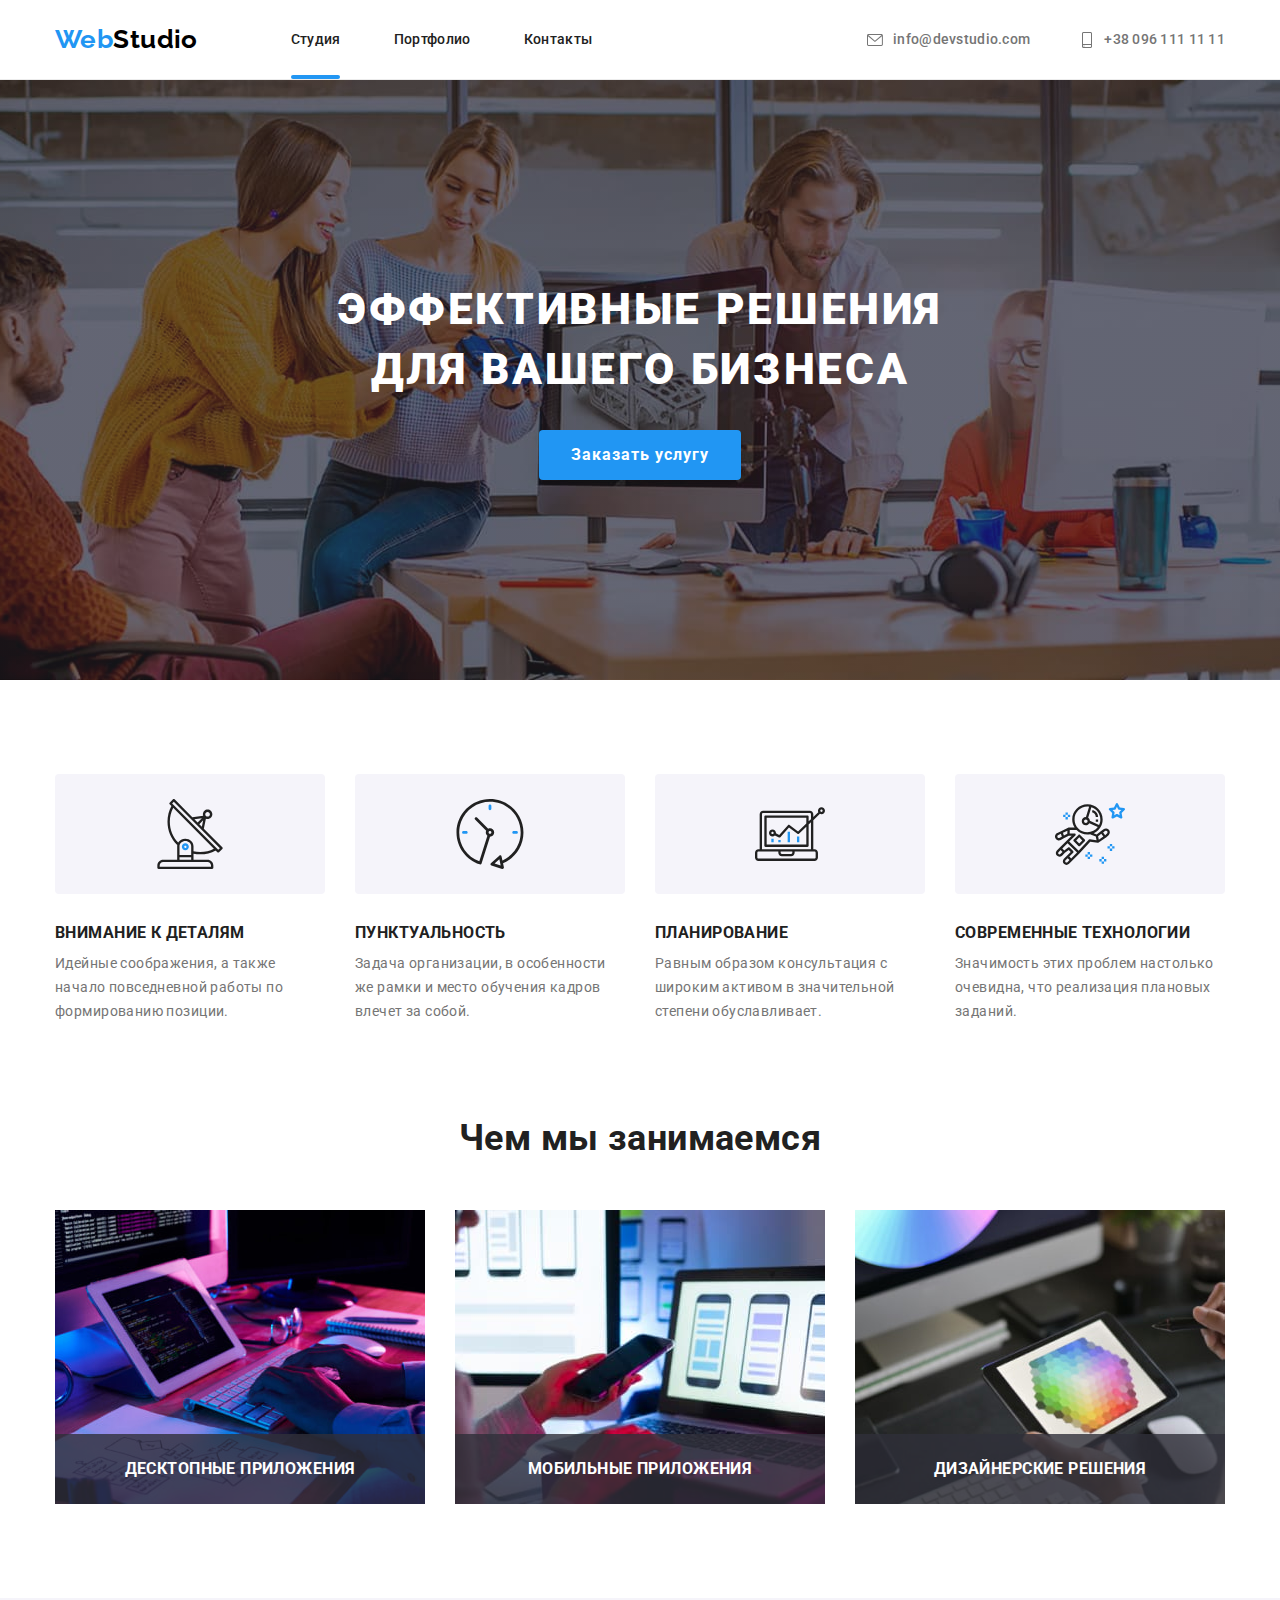
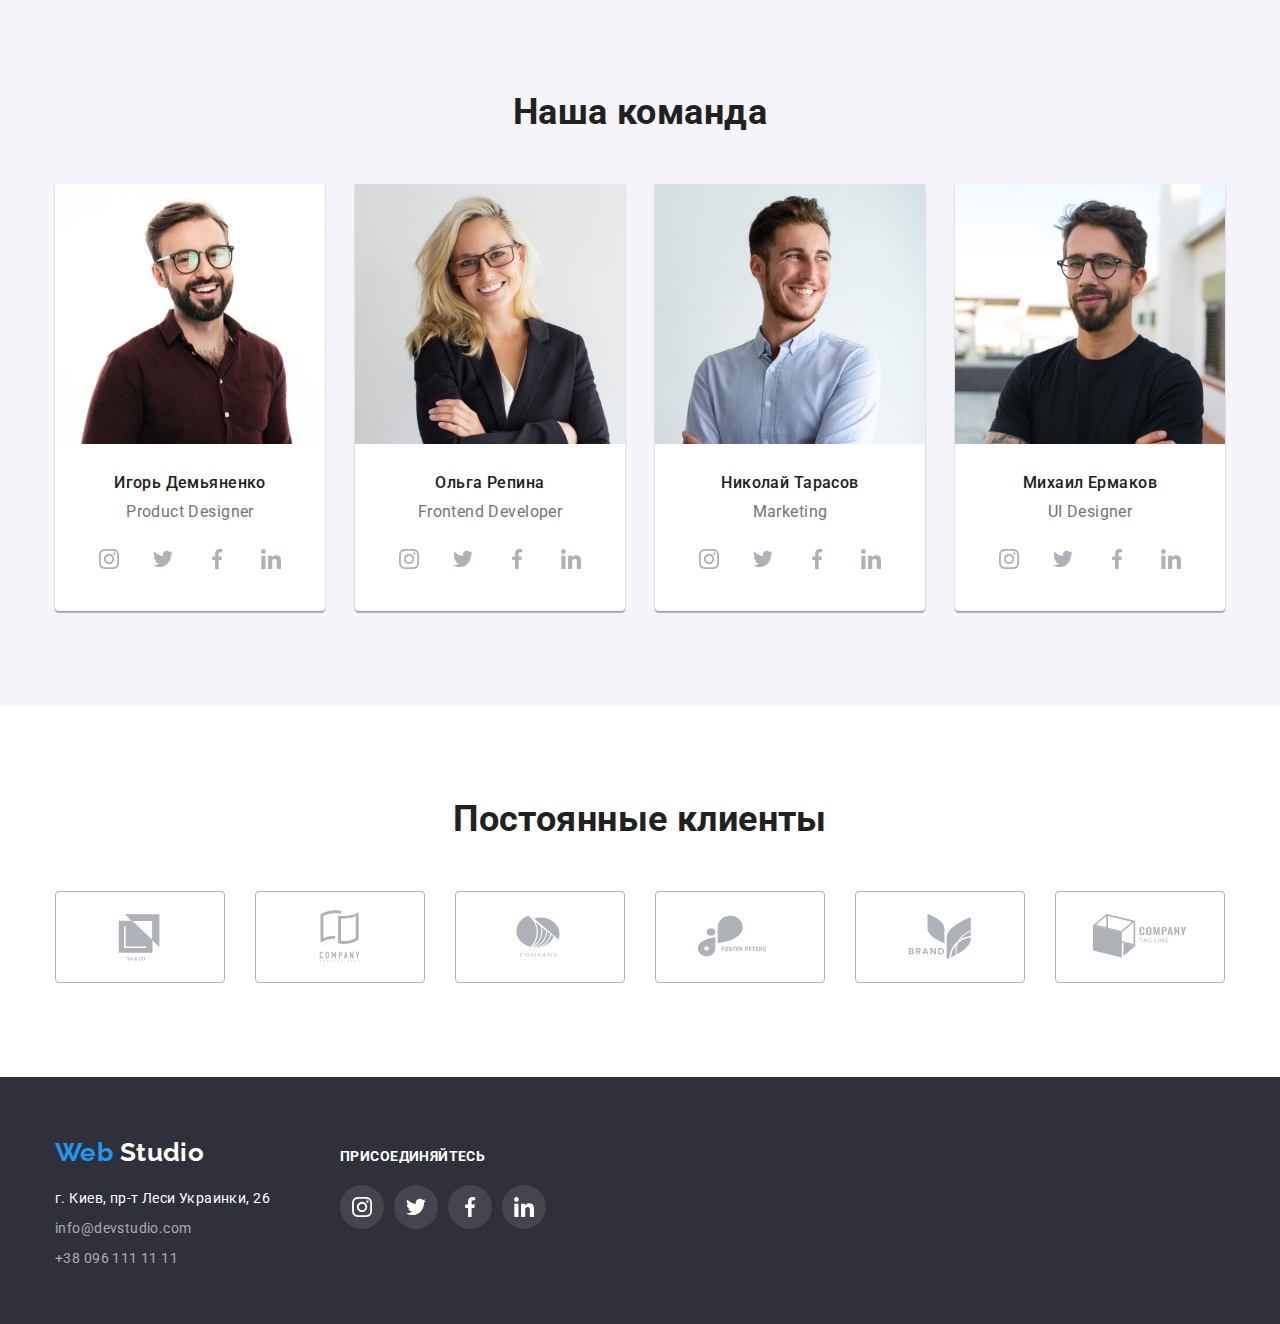
==== index.html @ 7438198f "Initial commit" ====
<!DOCTYPE html>
<html lang="ru">
  <head>
    <meta charset="UTF-8" />
    <meta http-equiv="X-UA-Compatible" content="IE=edge" />
    <meta name="viewport" content="width=device-width, initial-scale=1.0" />
    <title>Web studio</title>
    <link rel="preconnect" href="https://fonts.googleapis.com" />
    <link rel="preconnect" href="https://fonts.gstatic.com" crossorigin />
    <link
      href="https://fonts.googleapis.com/css2?family=Raleway:wght@700&family=Roboto:wght@400;500;700;900&display=swap"
      rel="stylesheet"
    />
    <link
      rel="stylesheet"
      href="https://cdnjs.cloudflare.com/ajax/libs/modern-normalize/1.1.0/modern-normalize.min.css"
    />
    <link rel="stylesheet" href="./css/styles.css" />
  </head>
  <body>
    <header class="header">
      <div class="header-container container">
        <nav class="header-nav">
          <!-- logo -->
          <a class="logo link" href="./index.html"><span class="accent">Web</span>Studio</a>

          <!-- site page navigation -->
          <ul class="header-nav-list list">
            <li class="header-nav-item">
              <a class="header-nav-link link current" href="./index.html">Студия</a>
            </li>

            <li class="header-nav-item">
              <a class="header-nav-link link" href="./portfolio.html">Портфолио</a>
            </li>

            <li class="header-nav-item">
              <a class="header-nav-link link" href="">Контакты</a>
            </li>
          </ul>
        </nav>

        <!-- contact navigation -->
        <ul class="header-contacts-list list">
          <li class="header-contacts-item">
            <a class="header-contacts-link link" href="mailto:info@devstudio.com">
              <svg class="header-icon" width="16" height="12">
                <use href="./images/icons.svg#mail"></use>
              </svg>
              info@devstudio.com
            </a>
          </li>

          <li class="header-contacts-item">
            <a class="header-contacts-link link" href="tel:+380961111111"
              ><svg class="header-icon" width="14" height="16">
                <use href="./images/icons.svg#smartphone"></use>
              </svg>
              +38 096 111 11 11</a
            >
          </li>
        </ul>
      </div>
    </header>

    <main>
      <!--hero section  -->

      <section class="hero section">
        <div class="container">
          <h1 class="hero-title">Эффективные решения для вашего бизнеса</h1>
          <button class="hero-btn" type="button" data-modal-open>Заказать услугу</button>
        </div>
      </section>

      <!-- benefits section -->

      <section class="benefits section">
        <div class="container">
          <h2 class="visually-hidden">наши преимущества</h2>

          <ul class="benefits-list list">
            <li class="benefits-item">
              <div class="benefits-decoration">
                <svg width="70" height="70">
                  <use href="./images/icons.svg#icon-benefits-1"></use>
                </svg>
              </div>
              <h3 class="benefits-title">Внимание к деталям</h3>
              <p class="benefits-text">
                Идейные соображения, а также начало повседневной работы по формированию позиции.
              </p>
            </li>

            <li class="benefits-item">
              <div class="benefits-decoration">
                <svg width="70" height="70">
                  <use href="./images/icons.svg#icon-benefits-2"></use>
                </svg>
              </div>
              <h3 class="benefits-title">Пунктуальность</h3>
              <p class="benefits-text">
                Задача организации, в особенности же рамки и место обучения кадров влечет за собой.
              </p>
            </li>

            <li class="benefits-item">
              <div class="benefits-decoration">
                <svg width="70" height="70">
                  <use href="./images/icons.svg#icon-benefits-3"></use>
                </svg>
              </div>
              <h3 class="benefits-title">Планирование</h3>
              <p class="benefits-text">
                Равным образом консультация с широким активом в значительной степени обуславливает.
              </p>
            </li>

            <li class="benefits-item">
              <div class="benefits-decoration">
                <svg width="70" height="70">
                  <use href="./images/icons.svg#icon-benefits-4"></use>
                </svg>
              </div>
              <h3 class="benefits-title">Современные технологии</h3>
              <p class="benefits-text">
                Значимость этих проблем настолько очевидна, что реализация плановых заданий.
              </p>
            </li>
          </ul>
        </div>
      </section>

      <!--activities section-->

      <section class="activities section">
        <div class="container">
          <h2 class="activities-title">Чем мы занимаемся</h2>
          <ul class="activities-list list">
            <li class="activities-item">
              <div class="activities-cover">
                <img
                  class="activities-img"
                  src="./images/box-1.jpg"
                  alt="монитор с изображением программного кода и мужские руки на клавиатуре"
                  width="370"
                />
                <h3 class="activities-cover-title">Десктопные приложения</h3>
              </div>
            </li>

            <li class="activities-item">
              <div class="activities-cover">
                <img
                  class="activities-img"
                  src="./images/box-2.jpg"
                  alt="девушка с телефоном в руках перед ноутбуком"
                  width="370"
                />
                <h3 class="activities-cover-title">Мобильные приложения</h3>
              </div>
            </li>

            <li class="activities-item">
              <div class="activities-cover">
                <img
                  class="activities-img"
                  src="./images/box-3.jpg"
                  alt="пленшет в женских руках с изображением плитры цветов"
                  width="370"
                />
                <h3 class="activities-cover-title">Дизайнерские решения</h3>
              </div>
            </li>
          </ul>
        </div>
      </section>

      <!--section about the team -->

      <section class="team section">
        <div class="container">
          <h2 class="team-title">Наша команда</h2>
          <ul class="team-list list">
            <li class="team-item">
              <img src="./images/team-foto-1.jpg" alt="первый участник команды" width="270" />
              <div class="team-thumb">
                <h3 class="team-name">Игорь Демьяненко</h3>
                <p class="team-position" lang="en">Product Designer</p>
                <ul class="block-socials list">
                  <li class="block-socials-item">
                    <a class="block-socials-link link" href="#"
                      ><svg class="block-socials-icon" width="20" height="20">
                        <use href="./images/icons.svg#instagram"></use></svg
                    ></a>
                  </li>
                  <li class="block-socials-item">
                    <a class="block-socials-link link" href="#">
                      <svg class="block-socials-icon" width="20" height="20">
                        <use href="./images/icons.svg#twitter"></use>
                      </svg>
                    </a>
                  </li>
                  <li class="block-socials-item">
                    <a class="block-socials-link link" href="#">
                      <svg class="block-socials-icon" width="20" height="20">
                        <use href="./images/icons.svg#facebook"></use>
                      </svg>
                    </a>
                  </li>
                  <li class="block-socials-item">
                    <a class="block-socials-link link" href="#">
                      <svg class="block-socials-icon" width="20" height="20">
                        <use href="./images/icons.svg#linkedin"></use>
                      </svg>
                    </a>
                  </li>
                </ul>
              </div>
            </li>

            <li class="team-item">
              <img src="./images/team-foto-2.jpg" alt="второй участник команды" width="270" />
              <div class="team-thumb">
                <h3 class="team-name">Ольга Репина</h3>
                <p class="team-position" lang="en">Frontend Developer</p>
                <ul class="block-socials list">
                  <li class="block-socials-item">
                    <a class="block-socials-link link" href="#"
                      ><svg class="block-socials-icon" width="20" height="20">
                        <use href="./images/icons.svg#instagram"></use></svg
                    ></a>
                  </li>
                  <li class="block-socials-item">
                    <a class="block-socials-link link" href="#">
                      <svg class="block-socials-icon" width="20" height="20">
                        <use href="./images/icons.svg#twitter"></use>
                      </svg>
                    </a>
                  </li>
                  <li class="block-socials-item">
                    <a class="block-socials-link link" href="#">
                      <svg class="block-socials-icon" width="20" height="20">
                        <use href="./images/icons.svg#facebook"></use>
                      </svg>
                    </a>
                  </li>
                  <li class="block-socials-item">
                    <a class="block-socials-link link" href="#">
                      <svg class="block-socials-icon" width="20" height="20">
                        <use href="./images/icons.svg#linkedin"></use>
                      </svg>
                    </a>
                  </li>
                </ul>
              </div>
            </li>

            <li class="team-item">
              <img src="./images/team-foto-3.jpg" alt="третий участник команды" width="270" />
              <div class="team-thumb">
                <h3 class="team-name">Николай Тарасов</h3>
                <p class="team-position" lang="en">Marketing</p>
                <ul class="block-socials list">
                  <li class="block-socials-item">
                    <a class="block-socials-link link" href="#"
                      ><svg class="block-socials-icon" width="20" height="20">
                        <use href="./images/icons.svg#instagram"></use></svg
                    ></a>
                  </li>
                  <li class="block-socials-item">
                    <a class="block-socials-link link" href="#">
                      <svg class="block-socials-icon" width="20" height="20">
                        <use href="./images/icons.svg#twitter"></use>
                      </svg>
                    </a>
                  </li>

                  <li class="block-socials-item">
                    <a class="block-socials-link link" href="#">
                      <svg class="block-socials-icon" width="20" height="20">
                        <use href="./images/icons.svg#facebook"></use>
                      </svg>
                    </a>
                  </li>
                  <li class="block-socials-item">
                    <a class="block-socials-link link" href="#">
                      <svg class="block-socials-icon" width="20" height="20">
                        <use href="./images/icons.svg#linkedin"></use>
                      </svg>
                    </a>
                  </li>
                </ul>
              </div>
            </li>

            <li class="team-item">
              <img src="./images/team-foto-4.jpg" alt="четвертый участник команды" width="270" />
              <div class="team-thumb">
                <h3 class="team-name">Михаил Ермаков</h3>
                <p class="team-position" lang="en">UI Designer</p>
                <ul class="block-socials list">
                  <li class="block-socials-item">
                    <a class="block-socials-link link" href="#"
                      ><svg class="block-socials-icon" width="20" height="20">
                        <use href="./images/icons.svg#instagram"></use></svg
                    ></a>
                  </li>
                  <li class="block-socials-item">
                    <a class="block-socials-link link" href="#">
                      <svg class="block-socials-icon" width="20" height="20">
                        <use href="./images/icons.svg#twitter"></use>
                      </svg>
                    </a>
                  </li>
                  <li class="block-socials-item">
                    <a class="block-socials-link link" href="#">
                      <svg class="block-socials-icon" width="20" height="20">
                        <use href="./images/icons.svg#facebook"></use>
                      </svg>
                    </a>
                  </li>

                  <li class="block-socials-item">
                    <a class="block-socials-link link" href="#">
                      <svg class="block-socials-icon" width="20" height="20">
                        <use href="./images/icons.svg#linkedin"></use>
                      </svg>
                    </a>
                  </li>
                </ul>
              </div>
            </li>
          </ul>
        </div>
      </section>

      <!-- section clients -->

      <section class="clients section">
        <div class="container">
          <h2 class="clients-title">Постоянные клиенты</h2>
          <ul class="clients-list list">
            <li class="clients-item">
              <a class="clients-link link" href="">
                <svg class="clients-icon" width="106" height="60">
                  <use href="./images/icons.svg#client-logo-1"></use>
                </svg>
              </a>
            </li>
            <li class="clients-item">
              <a class="clients-link link" href="">
                <svg class="clients-icon" width="106" height="60">
                  <use href="./images/icons.svg#client-logo-2"></use>
                </svg>
              </a>
            </li>
            <li class="clients-item">
              <a class="clients-link link" href="">
                <svg class="clients-icon" width="106" height="60">
                  <use href="./images/icons.svg#client-logo-3"></use>
                </svg>
              </a>
            </li>
            <li class="clients-item">
              <a class="clients-link link" href="">
                <svg class="clients-icon" width="106" height="60">
                  <use href="./images/icons.svg#client-logo-4"></use>
                </svg>
              </a>
            </li>
            <li class="clients-item">
              <a class="clients-link link" href="">
                <svg class="clients-icon" width="106" height="60">
                  <use href="./images/icons.svg#client-logo-5"></use>
                </svg>
              </a>
            </li>
            <li class="clients-item">
              <a class="clients-link link" href="">
                <svg class="clients-icon" width="106" height="60">
                  <use href="./images/icons.svg#client-logo-6"></use>
                </svg>
              </a>
            </li>
          </ul>
        </div>
      </section>
    </main>

    <footer class="footer">
      <!-- how to find us section -->
      <div class="container footer-flex">
        <div class="footer-contacts-flex">
          <a class="logo link" href="./index.html">
            <span class="accent">Web</span>
            Studio
          </a>
          <address class="address">
            <ul class="address-list list">
              <li>
                <a
                  class="adress-link link"
                  href="https://goo.gl/maps/piqngm7oDQpEDh6u6"
                  target="_blank"
                  rel="noopener nofollow noreferrer"
                  >г. Киев, пр-т Леси Украинки, 26</a
                >
              </li>

              <!-- contacts navigation -->

              <li>
                <a class="footer-contacts-link link" href="mailto:info@devstudio.com"
                  >info@devstudio.com</a
                >
              </li>

              <li>
                <a class="footer-contacts-link link" href="tel:+380961111111">+38 096 111 11 11</a>
              </li>
            </ul>
          </address>
        </div>
        <div class="footer-social-networks">
          <h2 class="social-networks-title">присоединяйтесь</h2>
          <ul class="social-networks-list list">
            <li class="social-networks-item">
              <a class="social-networks-link link" href="#"
                ><svg class="social-networks-icon" width="20" height="20">
                  <use href="./images/icons.svg#instagram"></use></svg
              ></a>
            </li>
            <li class="social-networks-item">
              <a class="social-networks-link link" href="#"
                ><svg class="social-networks-icon" width="20" height="20">
                  <use href="./images/icons.svg#twitter"></use>
                </svg>
              </a>
            </li>
            <li class="social-networks-item">
              <a class="social-networks-link link" href="#"
                ><svg class="social-networks-icon" width="20" height="20">
                  <use href="./images/icons.svg#facebook"></use>
                </svg>
              </a>
            </li>
            <li class="social-networks-item">
              <a class="social-networks-link link" href="#"
                ><svg class="social-networks-icon" width="20" height="20">
                  <use href="./images/icons.svg#linkedin"></use>
                </svg>
              </a>
            </li>
          </ul>
        </div>
      </div>
    </footer>

    <div class="backdrop is-hidden" data-modal>
      <div class="modal">
        <button class="modal-close" type="button" data-modal-close>
          <svg width="18" height="18">
            <use href="./images/icons.svg#btn-close-icon"></use>
          </svg>
        </button>
      </div>
    </div>
    <script src="./js/modal.js"></script>
  </body>
</html>
---- css/styles.css ----
:root {
  --dominant-color: #2196f3;
  --title-color: #212121;
  --text-color: #757575;
  --icon-color: #afb1b8;
  --translucent-contact-color: rgba(255, 255, 255, 0.6);
  --light-theme-logo: #ffffff;
  --dark-theme-logo: #000000;
  --button-filters-background: #f5f4fa;
  --portfolio-background: #e5e5e5;
  --background-hero-color: #c4c4c4;
  --gradient-color: rgba(47, 48, 58, 0.4);
}
/* reset */

body {
  font-family: 'Roboto', 'Verdana', 'Tahoma', sans-serif;
  font-size: 14px;
  background-color: var(--light-theme-logo);
  letter-spacing: 0.03em;
  color: var(--title-color);
}
/* это reset или utils? */
img {
  display: block;
  max-width: 100%;
  height: auto;
}

p,
h1,
h2,
h3,
h4,
h5,
h6 {
  margin-top: 0px;
  margin-bottom: 0px;
}

ul {
  list-style: none;
}

/* utils */

.section {
  padding-top: 94px;
  padding-bottom: 94px;
}

.link {
  text-decoration: none;
  display: block;
}

.activities-title {
  font-size: 36px;
  line-height: 1.16;
  text-align: center;
}

.list {
  padding: 0;
  margin: 0;
}

/* header */

.header {
  border-bottom: 1px solid #ececec;
}

.container {
  width: 1200px;
  padding: 0 15px;
  margin-left: auto;
  margin-right: auto;
}

.header-container,
.header-nav,
.header-contacts-list {
  display: flex;
  align-items: center;
}

.header-container {
  justify-content: space-between;
}

.header-container .logo {
  padding-top: 24px;
  padding-bottom: 24px;
  margin-right: 93px;
  color: var(--dark-theme-logo);
}

.logo {
  font-family: 'Raleway';
  font-weight: 700;
  font-size: 26px;
  line-height: 1.19;
}

.accent {
  color: var(--dominant-color);
}

.header-nav-link,
.header-contacts-link {
  padding-top: 32px;
  padding-bottom: 31px;
  font-weight: 500;
  line-height: 1.14;
  letter-spacing: 0.02em;
  color: var(--title-color);
  transition: color 250ms cubic-bezier(0.4, 0, 0.2, 1);
}

.header-icon {
  margin-right: 10px;
  fill: var(--text-color);
  transition: fill 250ms cubic-bezier(0.4, 0, 0.2, 1);
}

.header-contacts-link {
  display: flex;
  align-items: center;
  color: var(--text-color);
}

.header-nav-link {
  position: relative;
}

.header-nav-link.current::after {
  content: '';
  position: absolute;
  left: 0;
  bottom: 0;
  width: 100%;
  height: 4px;
  background-color: var(--dominant-color);
  border-radius: 2px;
}

.header-contacts-link:hover .header-icon,
.header-contacts-link:focus .header-icon {
  fill: var(--dominant-color);
}

.header-nav-link:hover,
.header-nav-link:focus,
.header-contacts-link:hover,
.header-contacts-link:focus {
  color: var(--dominant-color);
}

.header-nav-item:not(:last-child),
.header-contacts-item:not(:last-child) {
  margin-right: 50px;
}

.header-nav-item,
.header-contacts-item {
  display: inline-block;
}

/* hero */

.hero {
  text-align: center;
  padding-top: 200px;
  padding-bottom: 200px;
  background: var(--background-hero-color);
}

.hero.section {
  background-image: linear-gradient(to right, var(--gradient-color), var(--gradient-color)),
    url('../images/hero-img.jpg');
  background-repeat: no-repeat;
  background-position: center;
  box-sizing: cover;
  max-width: 1600px;
  margin-left: auto;
  margin-right: auto;
}

.hero-title {
  display: block;
  width: 696px;
  margin-bottom: 30px;
  margin-left: auto;
  margin-right: auto;
  font-weight: 900;
  font-size: 44px;
  line-height: 1.36;
  letter-spacing: 0.06em;
  text-transform: uppercase;
  color: var(--light-theme-logo);
}

.hero-btn {
  font-family: inherit;
  font-weight: 700;
  font-size: 16px;
  line-height: 1.88;
  letter-spacing: 0.06em;
  color: var(--light-theme-logo);
  padding: 10px 32px;
  box-shadow: 0px 4px 4px rgba(0, 0, 0, 0.15);
  border: none;
  border-radius: 4px;
  background: var(--dominant-color);
}

/* benefits */

.visually-hidden {
  position: absolute;
  width: 1px;
  height: 1px;
  margin: -1px;
  border: 0;
  padding: 0;
  white-space: nowrap;
  clip-path: inset(100%);
  clip: rect(0 0 0 0);
  overflow: hidden;
}

.benefits-decoration {
  display: flex;
  justify-content: center;
  align-items: center;
  margin-bottom: 30px;
  background-color: var(--button-filters-background);
  border-radius: 4px;
  height: 120px;
}

.benefits-list.list {
  display: flex;
  justify-content: space-between;
}

.benefits-item {
  width: 270px;
}

.benefits-title {
  margin-bottom: 10px;
  font-weight: 700;
  line-height: 1.14;
  text-transform: uppercase;
}

.benefits-text {
  line-height: 1.71;
  letter-spacing: 0.04;
  color: var(--text-color);
}

/*activities */

.activities {
  padding-top: 0px;
}

.activities-title {
  margin-bottom: 50px;
}

.activities-list {
  display: flex;
  justify-content: space-between;
}

.activities-cover {
  position: relative;
}

/* .activities-cover {
  position: absolute;
  bottom: 0;
  display: flex;
  width: 100%;
  height: 70px;
  justify-content: center;
  align-items: center;
  background-color: rgba(47, 48, 58, 0.8);
} */

.activities-cover-title {
  position: absolute;
  bottom: 0;
  display: flex;
  width: 100%;
  height: 70px;
  justify-content: center;
  align-items: center;
  background-color: rgba(47, 48, 58, 0.8);

  font-weight: 700;
  line-height: 1.14;
  text-transform: uppercase;
  color: var(--light-theme-logo);
}

.activities-img {
  display: block;
}

/* team */

.team {
  background-color: var(--button-filters-background);
}

.team-title {
  display: block;
  text-align: center;
  margin-bottom: 50px;
  font-weight: 700;
  font-size: 36px;
  line-height: 1.16;
}

.team-list {
  display: flex;
  justify-content: space-between;
}

.team-item {
  background: var(--light-theme-logo);
  box-shadow: 0px 1px 3px rgba(0, 0, 0, 0.12), 0px 1px 1px rgba(0, 0, 0, 0.14),
    0px 2px 1px rgba(0, 0, 0, 0.2);
  border-radius: 0px 0px 4px 4px;
}

.team-thumb {
  padding-top: 30px;
  padding-bottom: 30px;
}

.team-name {
  margin-bottom: 10px;
  text-align: center;
  font-weight: 500;
  font-size: 16px;
  line-height: 1.18;
}

.team-position {
  font-size: 16px;
  line-height: 1.18;
  text-align: center;
  margin-bottom: 16px;
  color: var(--text-color);
}

.block-socials {
  display: flex;
  justify-content: center;
}

.block-socials :not(:last-child) {
  margin-right: 10px;
}

.block-socials-link {
  display: flex;
  justify-content: center;
  align-items: center;
  width: 44px;
  height: 44px;
  border-radius: 50%;
  fill: var(--icon-color);
  transition: fill 250ms cubic-bezier(0.4, 0, 0.2, 1),
    background-color 250ms cubic-bezier(0.4, 0, 0.2, 1);
}

.block-socials-link:hover,
.block-socials-link:focus {
  background-color: var(--dominant-color);
  border-radius: 50%;
  fill: var(--light-theme-logo);
}

/* clients section */

.clients-title {
  font-weight: 700;
  font-size: 36px;
  line-height: 1.16;
  text-align: center;
  text-align: center;
  margin-bottom: 50px;
}

.clients-list,
.clients-item {
  display: flex;
}

.clients-item:not(:last-child) {
  margin-right: 30px;
}

.clients-link {
  display: flex;
  width: 170px;
  height: 92px;
  justify-content: center;
  align-items: center;
  border: 1px solid #afb1b8;
  border-radius: 4px;
  transition: border 250ms cubic-bezier(0.4, 0, 0.2, 1);
}

.clients-icon {
  fill: #afb1b8;
  transition: fill 250ms cubic-bezier(0.4, 0, 0.2, 1);
}

.clients-link:hover,
.clients-link:focus {
  border: 1px solid var(--dominant-color);
}

.clients-link:hover .clients-icon,
.clients-link:focus .clients-icon {
  fill: var(--dominant-color);
}

/* footer */

.footer-block-contacts {
  display: flex;
}

.footer {
  padding-top: 60px;
  padding-bottom: 55px;
  background-color: #2f303a;
}

.footer-flex {
  display: flex;
  align-items: baseline;
}

.footer-contacts-flex {
  margin-right: 70px;
}

.footer .logo {
  margin-bottom: 20px;
  color: var(--light-theme-logo);
}

.address {
  font-style: normal;
  line-height: 1.5;
}
.address-list :not(:last-child) {
  margin-bottom: 9px;
}

.adress-link {
  color: var(--light-theme-logo);
}

.footer-contacts-link {
  font-weight: 400;
  color: rgba(255, 255, 255, 0.6);
  transition: color 250ms cubic-bezier(0.4, 0, 0.2, 1);
}

.footer-contacts-link:hover,
.footer-contacts-link:focus {
  color: var(--dominant-color);
}

.social-networks-title {
  font-weight: 700;
  font-size: 14px;
  line-height: 1.14;
  text-transform: uppercase;
  margin-bottom: 20px;

  color: var(--light-theme-logo);
}

.social-networks-list {
  display: flex;
}

.social-networks-list :not(:last-child) {
  margin-right: 10px;
}

.social-networks-item :hover,
.social-networks-item :focus {
  background-color: var(--dominant-color);
}

.social-networks-link {
  display: flex;
  width: 44px;
  height: 44px;
  justify-content: center;
  align-items: center;
  background-color: rgba(255, 255, 255, 0.1);
  border-radius: 50%;
  transition: background-color 250ms cubic-bezier(0.4, 0, 0.2, 1);
}

.social-networks-icon {
  fill: var(--light-theme-logo);
}

/* portfolio */

.filter-list {
  display: flex;
  margin-bottom: 50px;
  justify-content: center;
}

.filter-item:not(:last-child) {
  margin-right: 8px;
}

.filters-btn {
  font-family: inherit;
  font-size: 16px;
  font-weight: 500;
  line-height: 1.62;
  padding: 6px 22px;
  color: var(--title-color);
  background-color: var(--button-filters-background);
  border-radius: 4px;
  border: none;
  transition: color 250ms cubic-bezier(0.4, 0, 0.2, 1),
    box-shadow 250ms cubic-bezier(0.4, 0, 0.2, 1),
    background-color 250ms cubic-bezier(0.4, 0, 0.2, 1);
}

.filters-btn:hover,
.filters-btn:focus {
  cursor: pointer;
  color: var(--light-theme-logo);
  background: var(--dominant-color);
  box-shadow: 0px 3px 1px rgba(0, 0, 0, 0.1), 0px 1px 2px rgba(0, 0, 0, 0.08),
    0px 2px 2px rgba(0, 0, 0, 0.12);
}

.filters-btn.active {
  background: var(--dominant-color);
  color: var(--light-theme-logo);
}

/* portfolio works */

.cards-list {
  display: flex;
  flex-wrap: wrap;
}

.cards-item {
  display: block;
  width: calc(100%-60px / 3);
  margin-right: 30px;
}

.cards-item:nth-child(3n) {
  margin-right: 0;
}

.cards-item:nth-child(-n + 6) {
  margin-bottom: 30px;
}

.cards-link {
  position: relative;
  box-shadow: none;
  transition: box-shadow 250ms cubic-bezier(0.4, 0, 0.2, 1);
}

.cards-img-case {
  position: relative;
  overflow: hidden;
}

.cards-overlay {
  position: absolute;
  top: 0;
  left: 0;
  display: flex;
  width: 100%;
  height: 100%;
  justify-content: center;
  align-items: center;
  background-color: rgba(33, 150, 243, 0.9);
  transform: translateY(100%);

  transition: transform 250ms cubic-bezier(0.4, 0, 0.2, 1);
}

.overlasy-text {
  font-size: 18px;
  line-height: 1.56;
  color: var(--light-theme-logo);
  margin: auto 24px;
}

.cards-link:hover .cards-overlay {
  transform: translateY(0%);
}

.cards-link:hover,
.cards-link:focus {
  box-shadow: 0px 1px 1px rgba(0, 0, 0, 0.12), 0px 4px 4px rgba(0, 0, 0, 0.06),
    1px 4px 6px rgba(0, 0, 0, 0.16);
}

.works-thumb {
  padding-top: 20px;
  padding-bottom: 19px;
  padding-left: 24px;
  border-right: 1px solid #eeeeee;
  border-bottom: 1px solid #eeeeee;
  border-left: 1px solid #eeeeee;
}

.cards-title {
  margin-bottom: 4px;
  font-weight: 700;
  font-size: 18px;
  line-height: 2;
  letter-spacing: 0.06em;
  color: var(--title-color);
}

.cards-text {
  font-size: 16px;
  line-height: 1.88;
  color: var(--text-color);
}

.backdrop {
  position: fixed;
  top: 0;
  left: 0;
  width: 100%;
  height: 100%;
  background-color: rgba(0, 0, 0, 0.2);

  visibility: visible;
  opacity: 1;

  transition-property: opacity, visibility;
  transition-duration: 250ms;
  transition-timing-function: cubic-bezier(0.4, 0, 0.2, 1);
  transition-delay: 0;
}

.backdrop.is-hidden {
  opacity: 0;
  visibility: hidden;
}

/* visibility: hidden;
pointer-events: none;
opacity: 0; */

.backdrop.is-hidden .modal {
  transform: translate(-50%, -50%) scale(0.75);
}

.modal {
  position: absolute;
  top: 50%;
  left: 50%;
  width: 528px;
  height: 581px;
  display: flex;
  padding: 40px;
  background-color: var(--light-theme-logo);
  box-shadow: 0px 1px 3px rgba(0, 0, 0, 0.12), 0px 1px 1px rgba(0, 0, 0, 0.14),
    0px 2px 1px rgba(0, 0, 0, 0.2);
  border-radius: 4px;

  transform: translate(-50%, -50%) scale(1);
  transition: transform 250ms cubic-bezier(0.4, 0, 0.2, 1);
}

.modal-close {
  position: absolute;
  top: 7px;
  right: 8px;

  display: flex;
  align-items: center;
  justify-content: center;
  width: 30px;
  height: 30px;

  background-color: var(--light-theme-logo);
  border: 1px solid rgba(0, 0, 0, 0.1);
  border-radius: 50%;
}
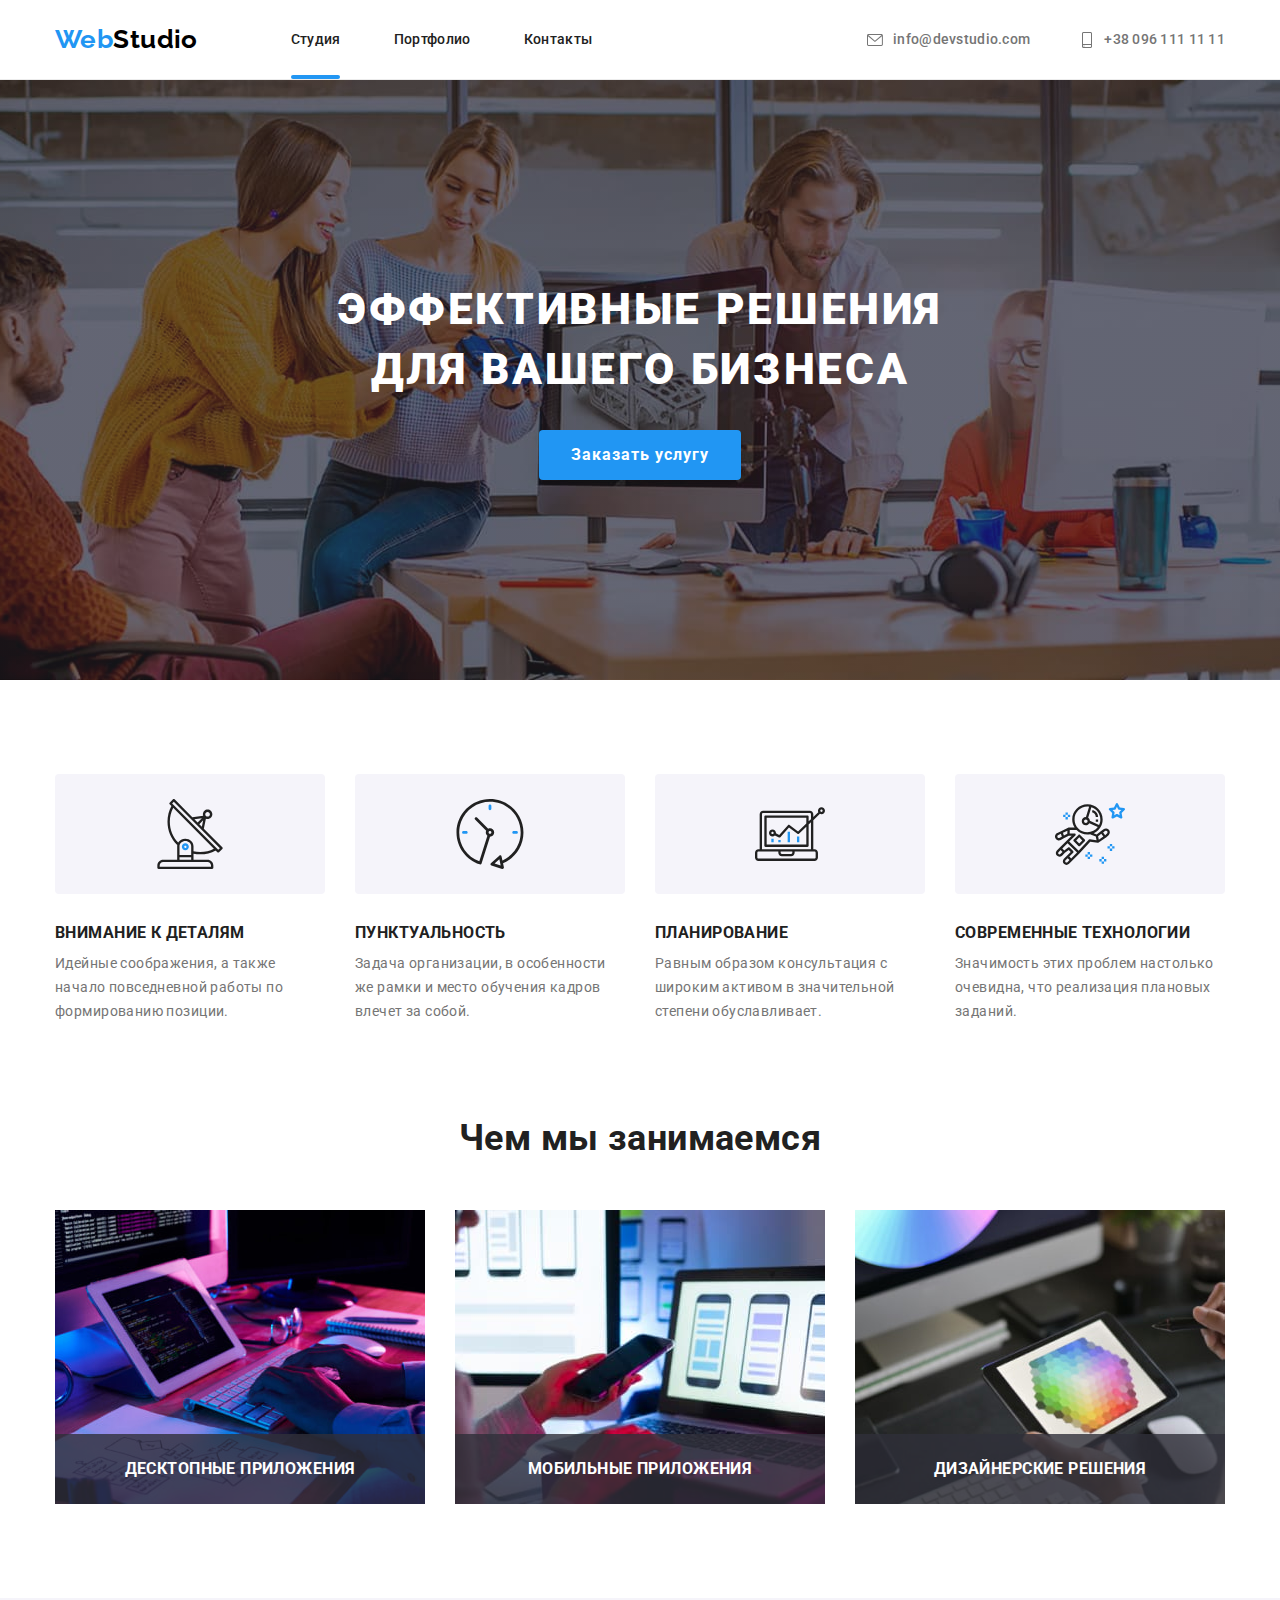
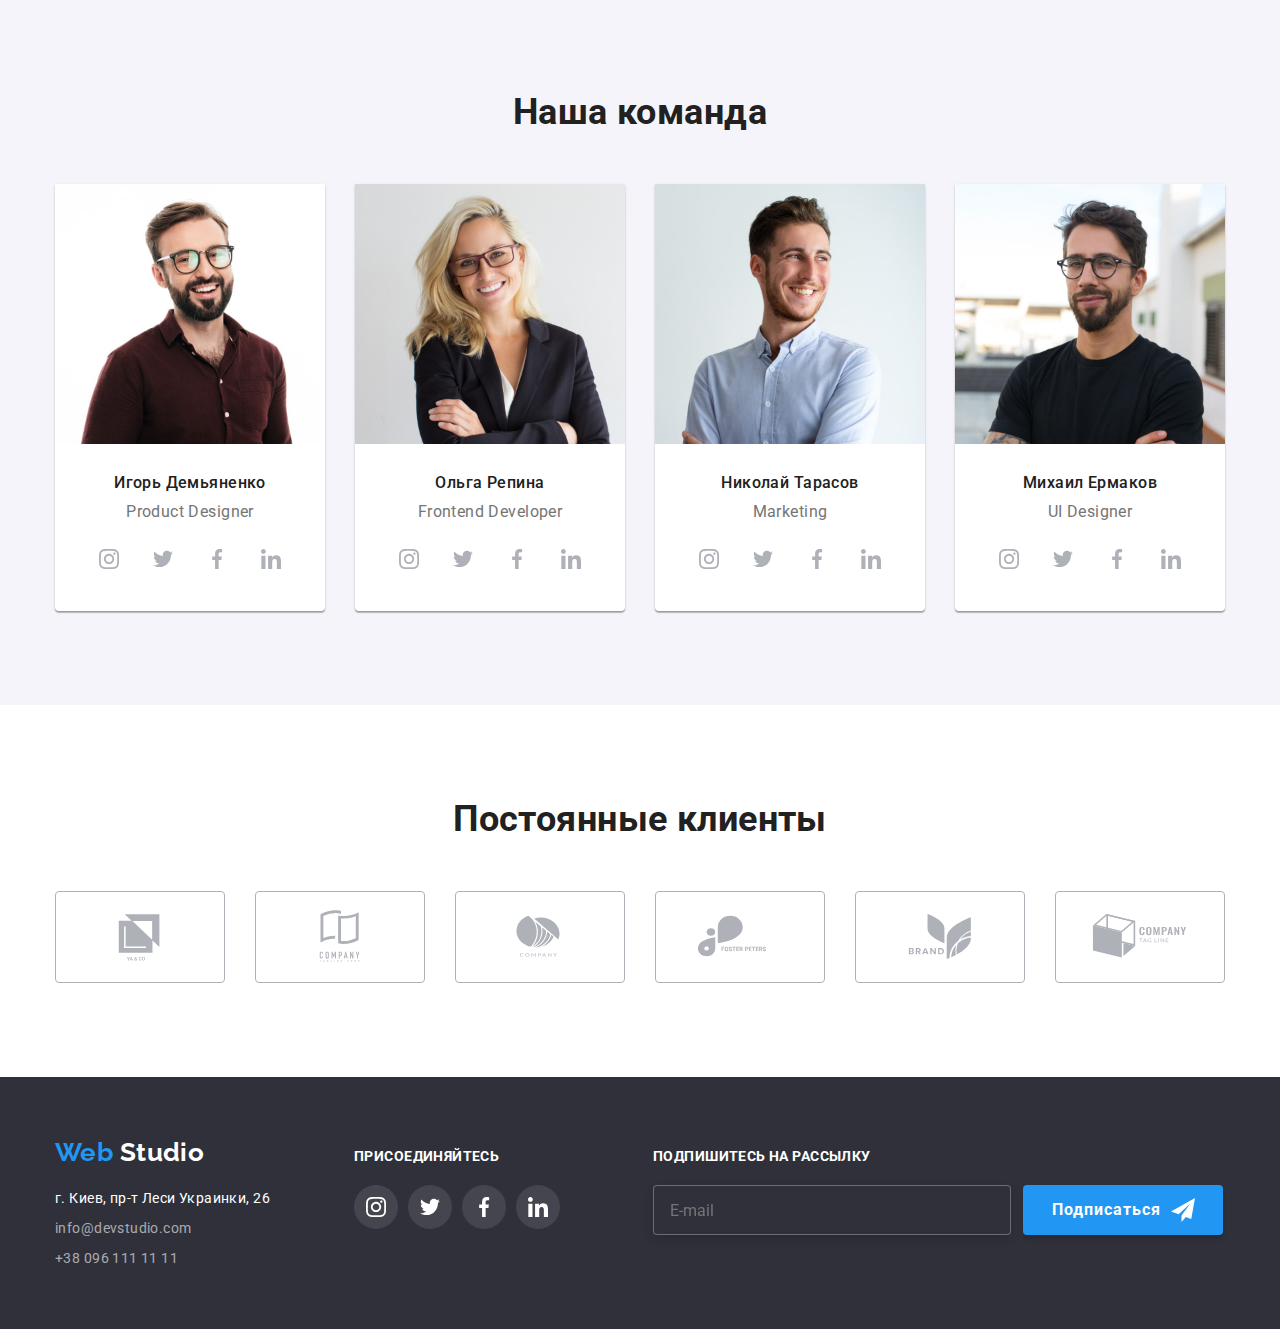
==== commit aa788889: "adds footer forms" ====
--- a/index.html
+++ b/index.html
@@ -454,6 +454,26 @@
             </li>
           </ul>
         </div>
+        <form class="subscription" name="subscription-form">
+          <label class="label-subscription" for="user-email">Подпишитесь на рассылку</label>
+          <div class="subscription-container">
+            <input
+              class="input-subscription"
+              type="email"
+              id="user-email"
+              placeholder="E-mail"
+              name="user-email"
+              required
+              title="Вспоминайте почту"
+            />
+            <button class="btn-subscription" type="submit">
+              Подписаться
+              <svg class="subscription-icon" width="24" height="24">
+                <use href="./images/icons.svg#icon-send"></use>
+              </svg>
+            </button>
+          </div>
+        </form>
       </div>
     </footer>
 
--- a/css/styles.css
+++ b/css/styles.css
@@ -442,7 +442,7 @@
 
 .footer {
   padding-top: 60px;
-  padding-bottom: 55px;
+  padding-bottom: 60px;
   background-color: #2f303a;
 }
 
@@ -452,7 +452,7 @@
 }
 
 .footer-contacts-flex {
-  margin-right: 70px;
+  margin-right: 84px;
 }
 
 .footer .logo {
@@ -483,6 +483,10 @@
   color: var(--dominant-color);
 }
 
+.footer-social-networks {
+  margin-right: 93px;
+}
+
 .social-networks-title {
   font-weight: 700;
   font-size: 14px;
@@ -518,6 +522,61 @@
 }
 
 .social-networks-icon {
+  fill: var(--light-theme-logo);
+}
+
+/* footer subscription form */
+
+.subscription {
+}
+
+.label-subscription {
+  margin-bottom: 20px;
+  display: block;
+  font-weight: 700;
+  line-height: 1.14;
+  text-transform: uppercase;
+  color: var(--light-theme-logo);
+}
+.subscription-container {
+  display: flex;
+}
+
+.input-subscription {
+  margin-right: 12px;
+  width: 358px;
+  height: 50px;
+  padding: 15px 16px;
+
+  border: 1px solid rgba(255, 255, 255, 0.3);
+  border-radius: 4px;
+  filter: drop-shadow(0px 4px 4px rgba(0, 0, 0, 0.15));
+  background-color: #2f303a;
+  outline: none;
+
+  font-size: 16px;
+  line-height: 1.25;
+  color: rgba(255, 255, 255, 0.6);
+}
+
+.btn-subscription {
+  display: flex;
+  align-items: center;
+  padding: 10px 28px 10px 29px;
+  background: var(--dominant-color);
+  box-shadow: 0px 4px 4px rgba(0, 0, 0, 0.15);
+  border-radius: 4px;
+  border: none;
+
+  font-weight: 700;
+  font-size: 16px;
+  line-height: 1.88;
+  letter-spacing: 0.06em;
+  color: #ffffff;
+}
+
+.subscription-icon {
+  margin-left: 10px;
   fill: var(--light-theme-logo);
 }
 
